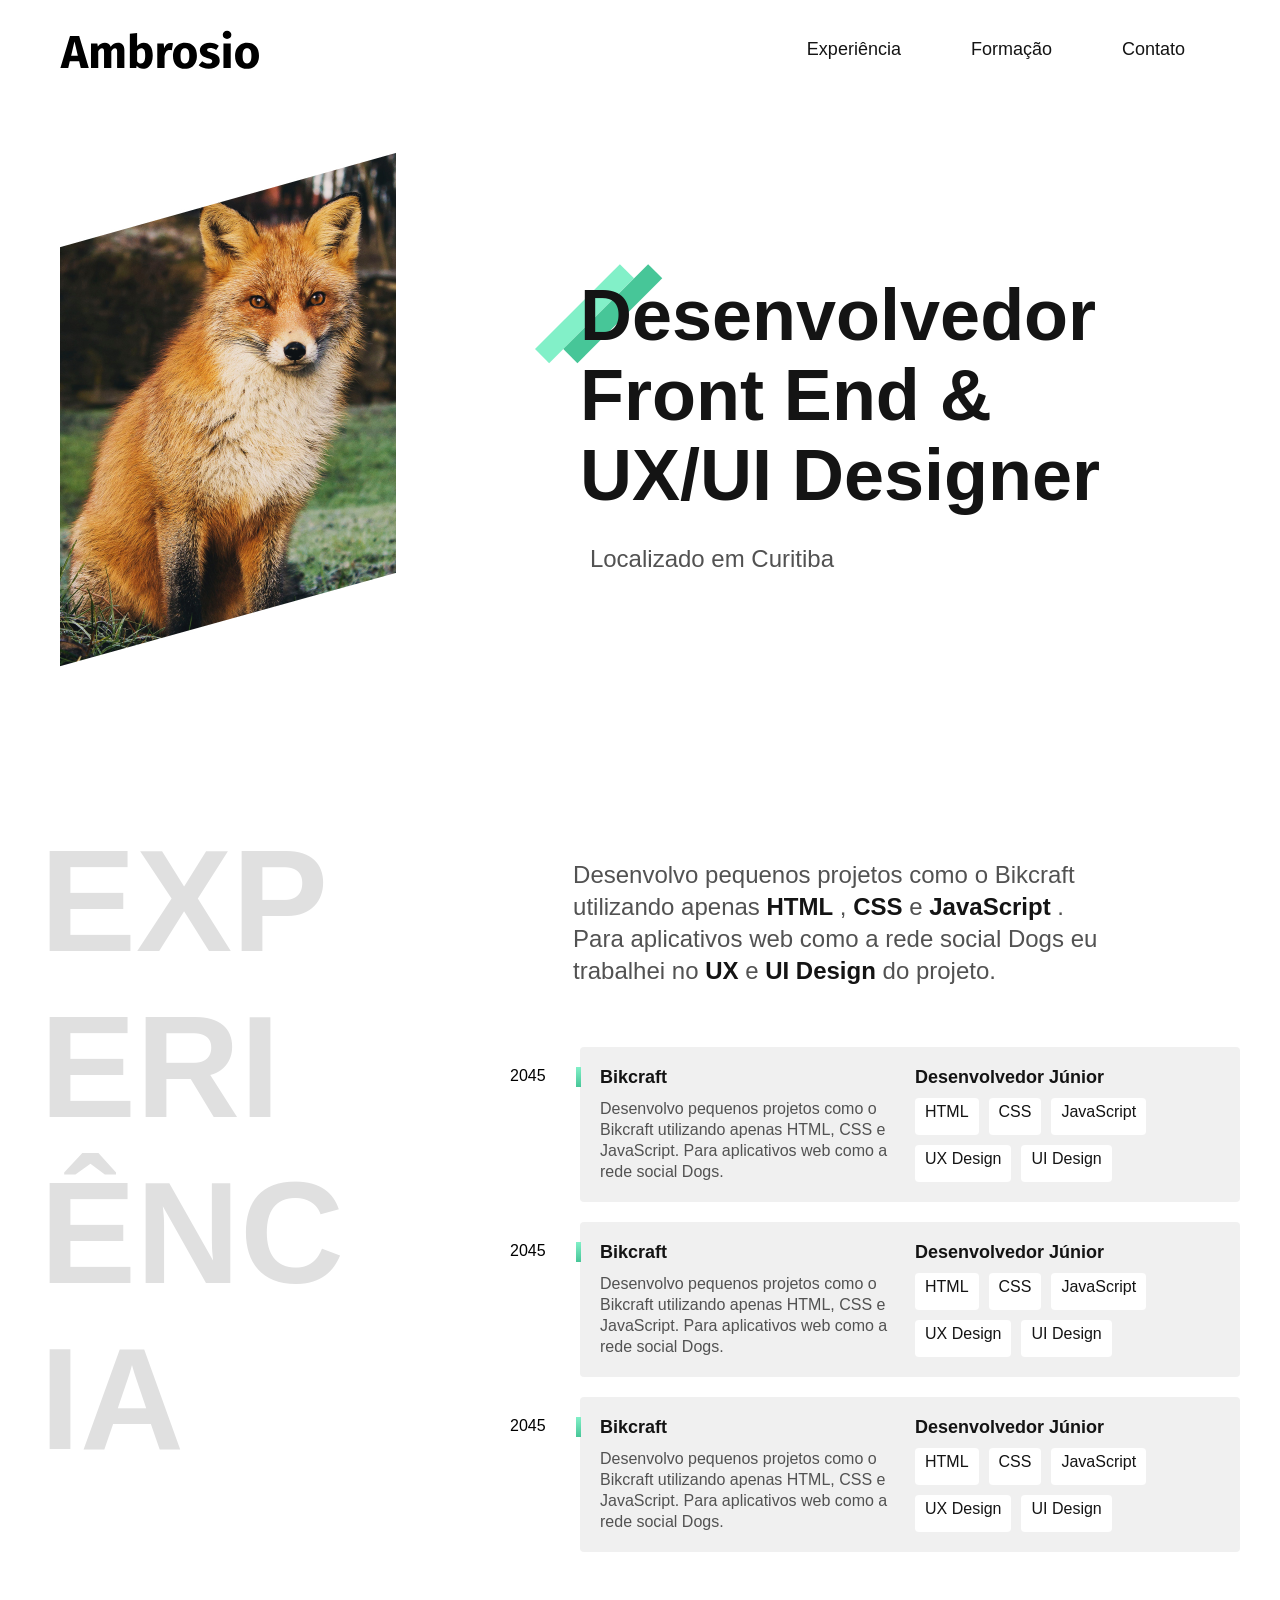
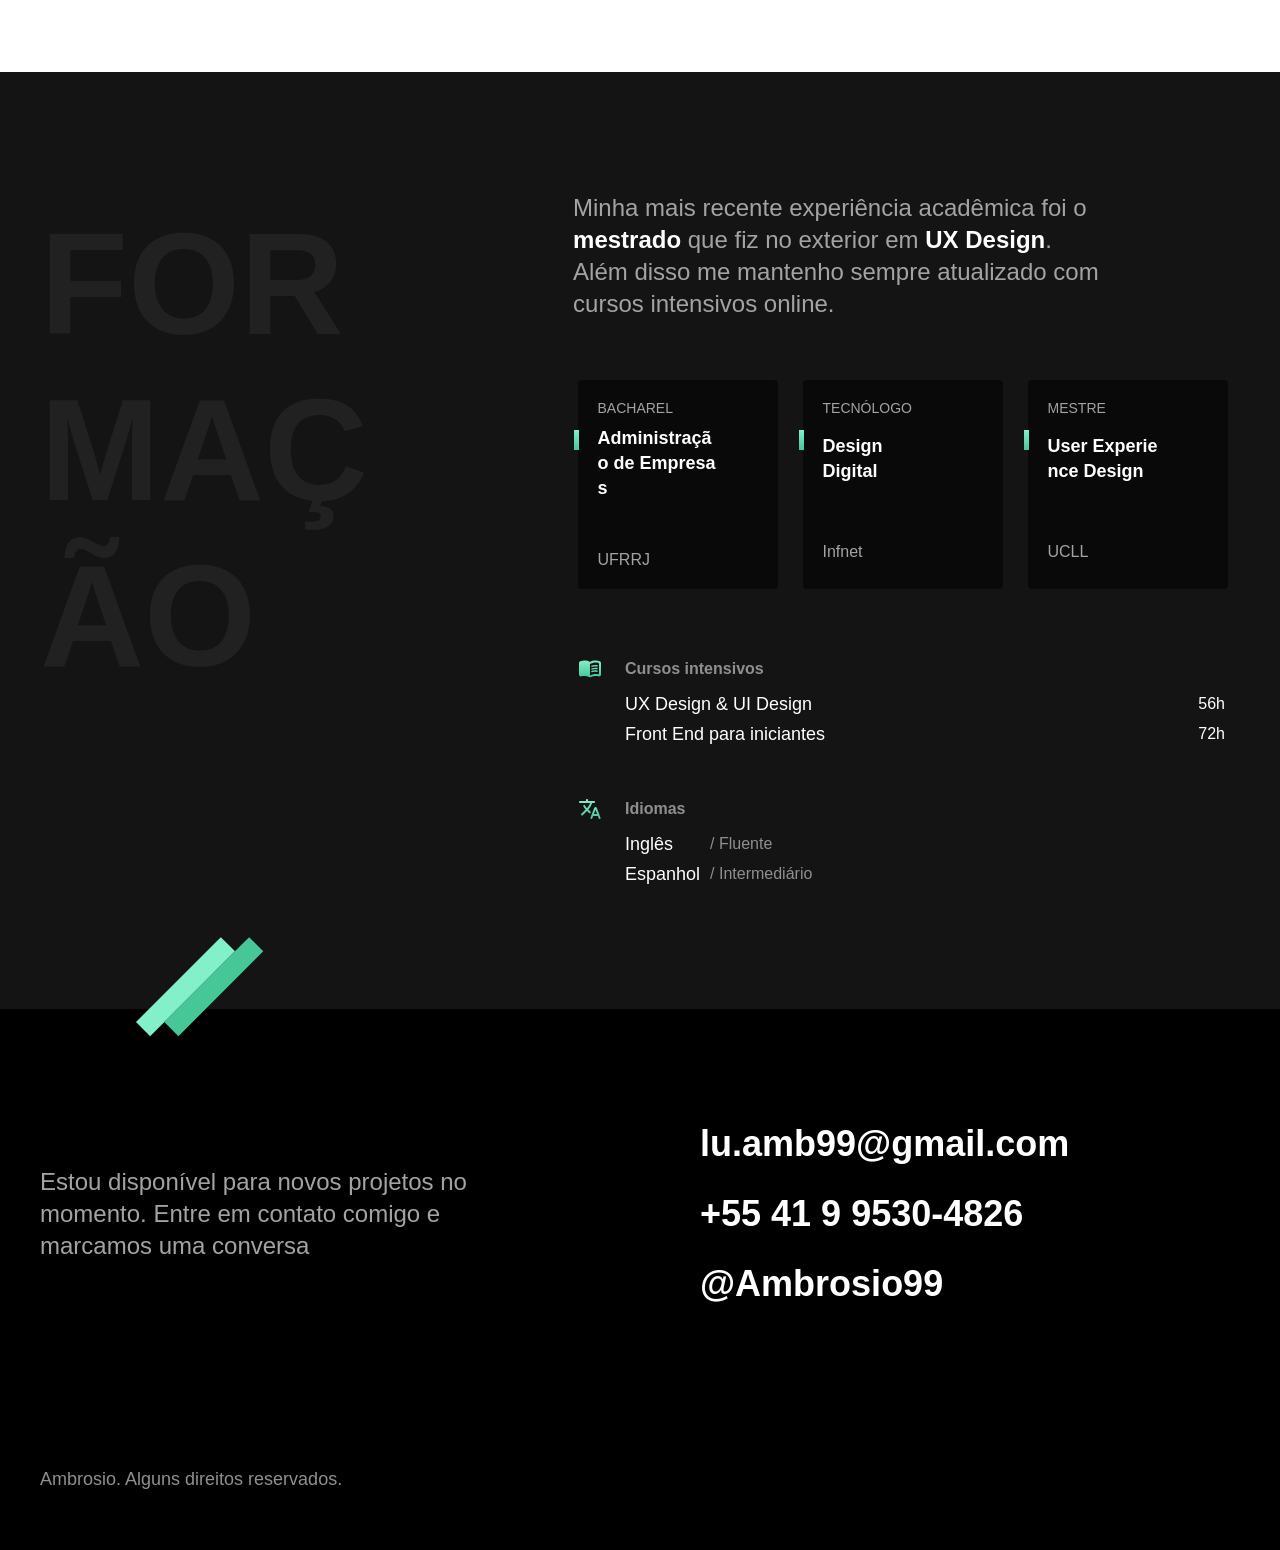
==== index.html @ 2f166fef "mudança de pasta" ====
<!DOCTYPE html>
<html lang="en">

<head>
  <meta charset="UTF-8">
  <meta name="viewport" content="width=device-width, initial-scale=1.0">
  <link rel="stylesheet" href="/css/style.css">
  <title>Solo curriculo</title>
</head>

<body>
  <header class="header">
    <img src="/img/marca.svg" alt="Ambrosio" height="39" width="199">
    <nav class="nav">
      <ul class="menu">
        <li> <a href="#experiencia"> Experiência </a> </li>
        <li> <a href="#formacao"> Formação </a> </li>
        <li> <a href="#Contato"> Contato </a> </li>
      </ul>
    </nav>
  </header>

  <main class="introducao">
    <img src="/img/perfil.jpg" alt="foto perfil" width="336" height="550">
    <div class="intro-cont">
      <h1 class="intro-texto">Desenvolvedor <br> Front End & <br> UX/UI Designer </h1>
      <p class="intro-sub"> Localizado em Curitiba </p>
    </div>
  </main>

  <section class="experiencia" aria-label="Experiência" id="experiencia">
    <h2 class="subtitulo">EXPERIÊNCIA </h2>
    <div class="exp-cont">
      <p class="exp-texto">Desenvolvo pequenos projetos como o Bikcraft utilizando apenas <b>HTML</b> , <b>CSS</b> e <b>JavaScript</b> . Para aplicativos web como a rede social Dogs eu trabalhei no <b>UX</b> e <b>UI Design</b> do projeto. </p>
      <div class="exp-empresa">
        <span class="ano">2045</span>
        <h3 class="empresa"> Bikcraft </h3>
        <h3 class="funcao"> Desenvolvedor Júnior </h3>
        <p class="desc-empresa">Desenvolvo pequenos projetos como o Bikcraft utilizando apenas HTML, CSS e JavaScript. Para aplicativos web como a rede social Dogs.</p>
        <ul class="lista-exp">
          <li>HTML</li>
          <li>CSS</li>
          <li>JavaScript</li>
          <li>UX Design</li>
          <li>UI Design</li>
        </ul>
      </div>
      <div class="exp-empresa">
        <span class="ano">2045</span>
        <h3 class="empresa"> Bikcraft </h3>
        <h3 class="funcao"> Desenvolvedor Júnior </h3>
        <p class="desc-empresa">Desenvolvo pequenos projetos como o Bikcraft utilizando apenas HTML, CSS e JavaScript. Para aplicativos web como a rede social Dogs.</p>
        <ul class="lista-exp">
          <li>HTML</li>
          <li>CSS</li>
          <li>JavaScript</li>
          <li>UX Design</li>
          <li>UI Design</li>
        </ul>
      </div>
      <div class="exp-empresa">
        <span class="ano">2045</span>
        <h3 class="empresa"> Bikcraft </h3>
        <h3 class="funcao"> Desenvolvedor Júnior </h3>
        <p class="desc-empresa">Desenvolvo pequenos projetos como o Bikcraft utilizando apenas HTML, CSS e JavaScript. Para aplicativos web como a rede social Dogs.</p>
        <ul class="lista-exp">
          <li>HTML</li>
          <li>CSS</li>
          <li>JavaScript</li>
          <li>UX Design</li>
          <li>UI Design</li>
        </ul>
      </div>
    </div>
  </section>

  <section class="formacao" aria-label="Formação" id="formacao">
    <div class="form-container">
      <h2 class="subtitulo">FORMAÇÃO </h2>
      <div class="contain-cursos">
        <p class="form-texto"> Minha mais recente experiência acadêmica foi o <b>mestrado</b> que fiz no exterior em <b>UX Design</b>. Além disso me mantenho sempre atualizado com cursos intensivos online. </p>
        <ul class="lista-cursos">
          <li class="curso">
            <span>BACHAREL</span>
            <h2>Administração de Empresas</h2>
            <span class="univ"> UFRRJ </span>
          </li>
          <li class="curso">
            <span>TECNÓLOGO</span>
            <h2>Design<br>Digital</h2>
            <span class="univ"> Infnet </span>
          </li>
          <li class="curso">
            <span>MESTRE</span>
            <h2>User Experience Design</h2>
            <span class="univ"> UCLL </span>
          </li>
        </ul>
        <div class="cursos-div">
          <h2 class="tit-div">Cursos intensivos</h2>
          <p> UX Design & UI Design </p> <span>56h</span>
          <p> Front End para iniciantes </p> <span>72h</span>
        </div>
        <div class="idiomas-div">
          <h2 class="tit-div">Idiomas</h2>
          <p class="ing"> Inglês </p> <span>/ Fluente</span>
          <p> Espanhol </p> <span>/ Intermediário</span>
        </div>
      </div>
    </div>
  </section>
  <footer class="footer" id="Contato">
    <div class="cont-footer">
      <p class="texto-footer"> Estou disponível para novos projetos no momento. Entre em contato comigo e marcamos uma conversa </p>
      <ul class="lista-footer">
        <li>lu.amb99@gmail.com</li>
        <li>+55 41 9 9530-4826</li>
        <li>@Ambrosio99</li>
      </ul>
      <p class="fim">Ambrosio. Alguns direitos reservados.</p>
    </div>

  </footer>
</body>

</html>
---- css/style.css ----
@import "/css/global.css";
@import "/css/header-intro.css";
@import "/css/experiencia.css";
@import "/css/formacao.css";
@import "/css/footer.css";
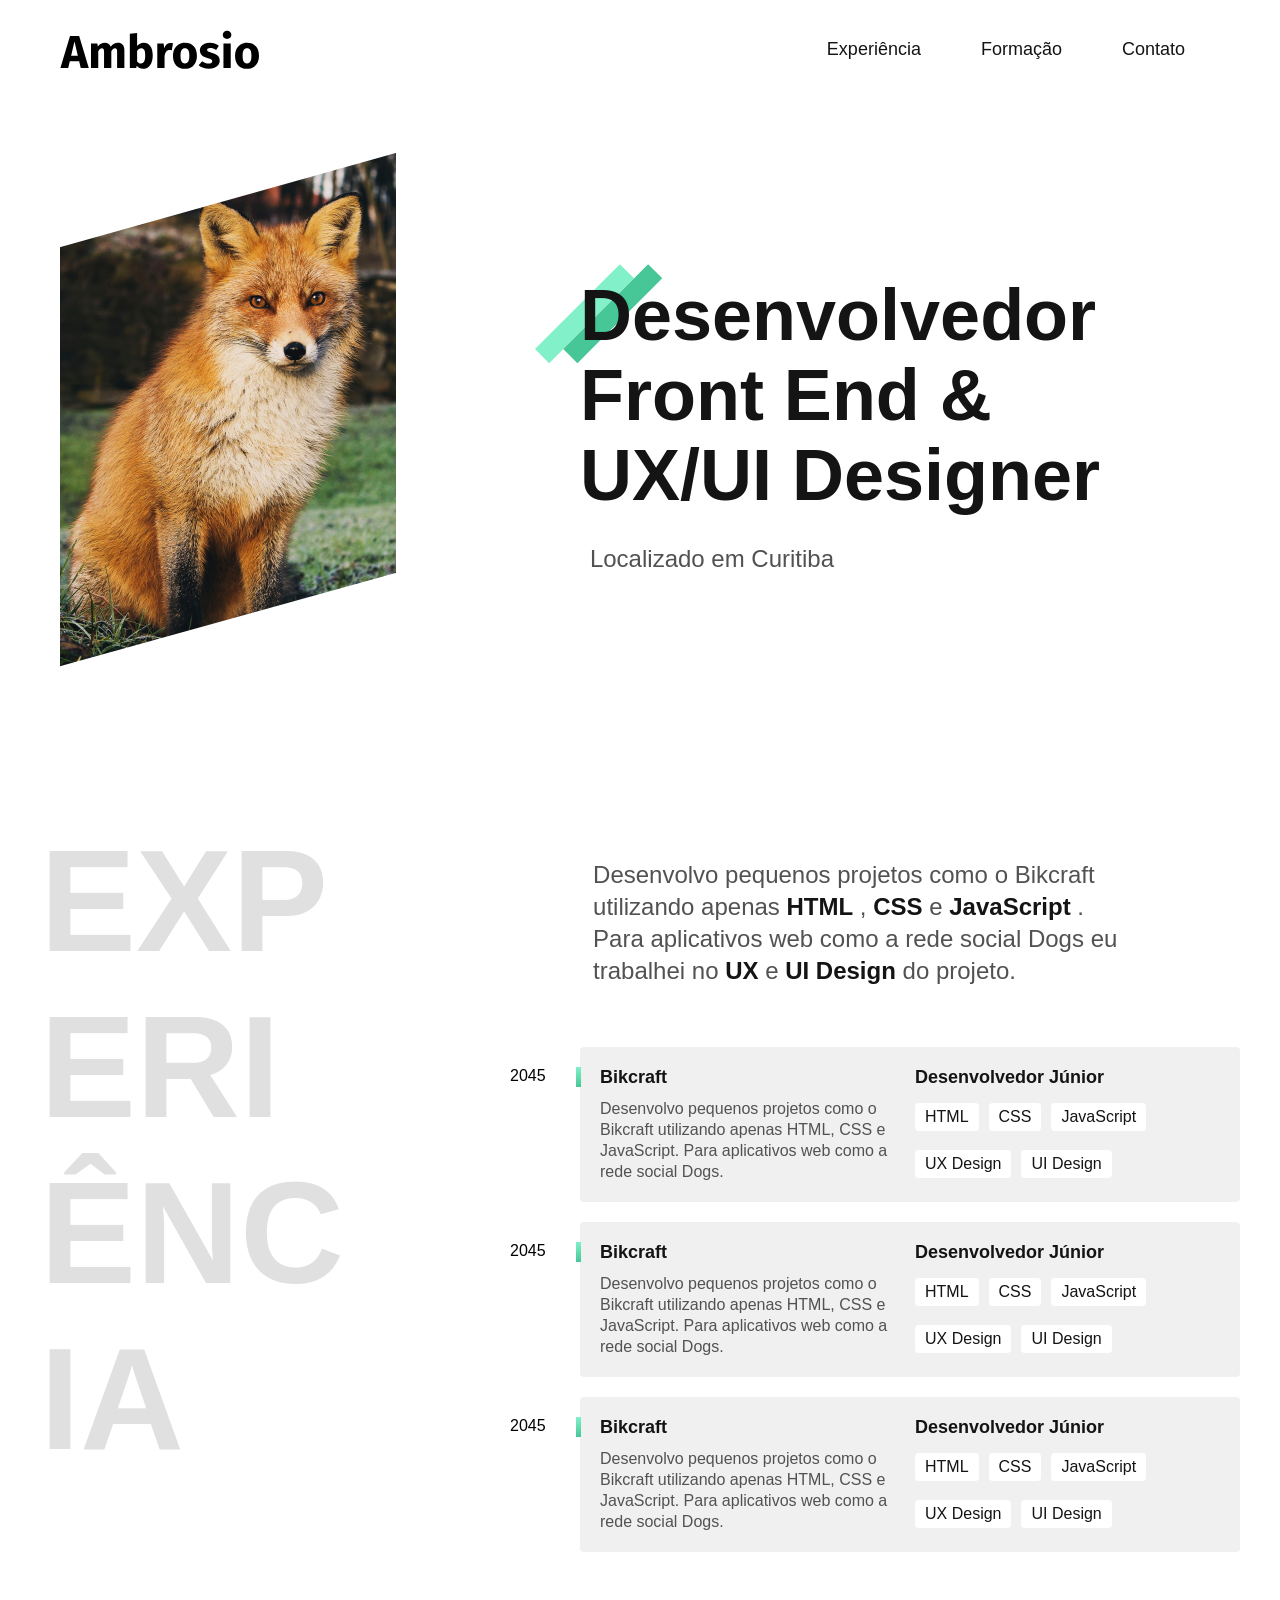
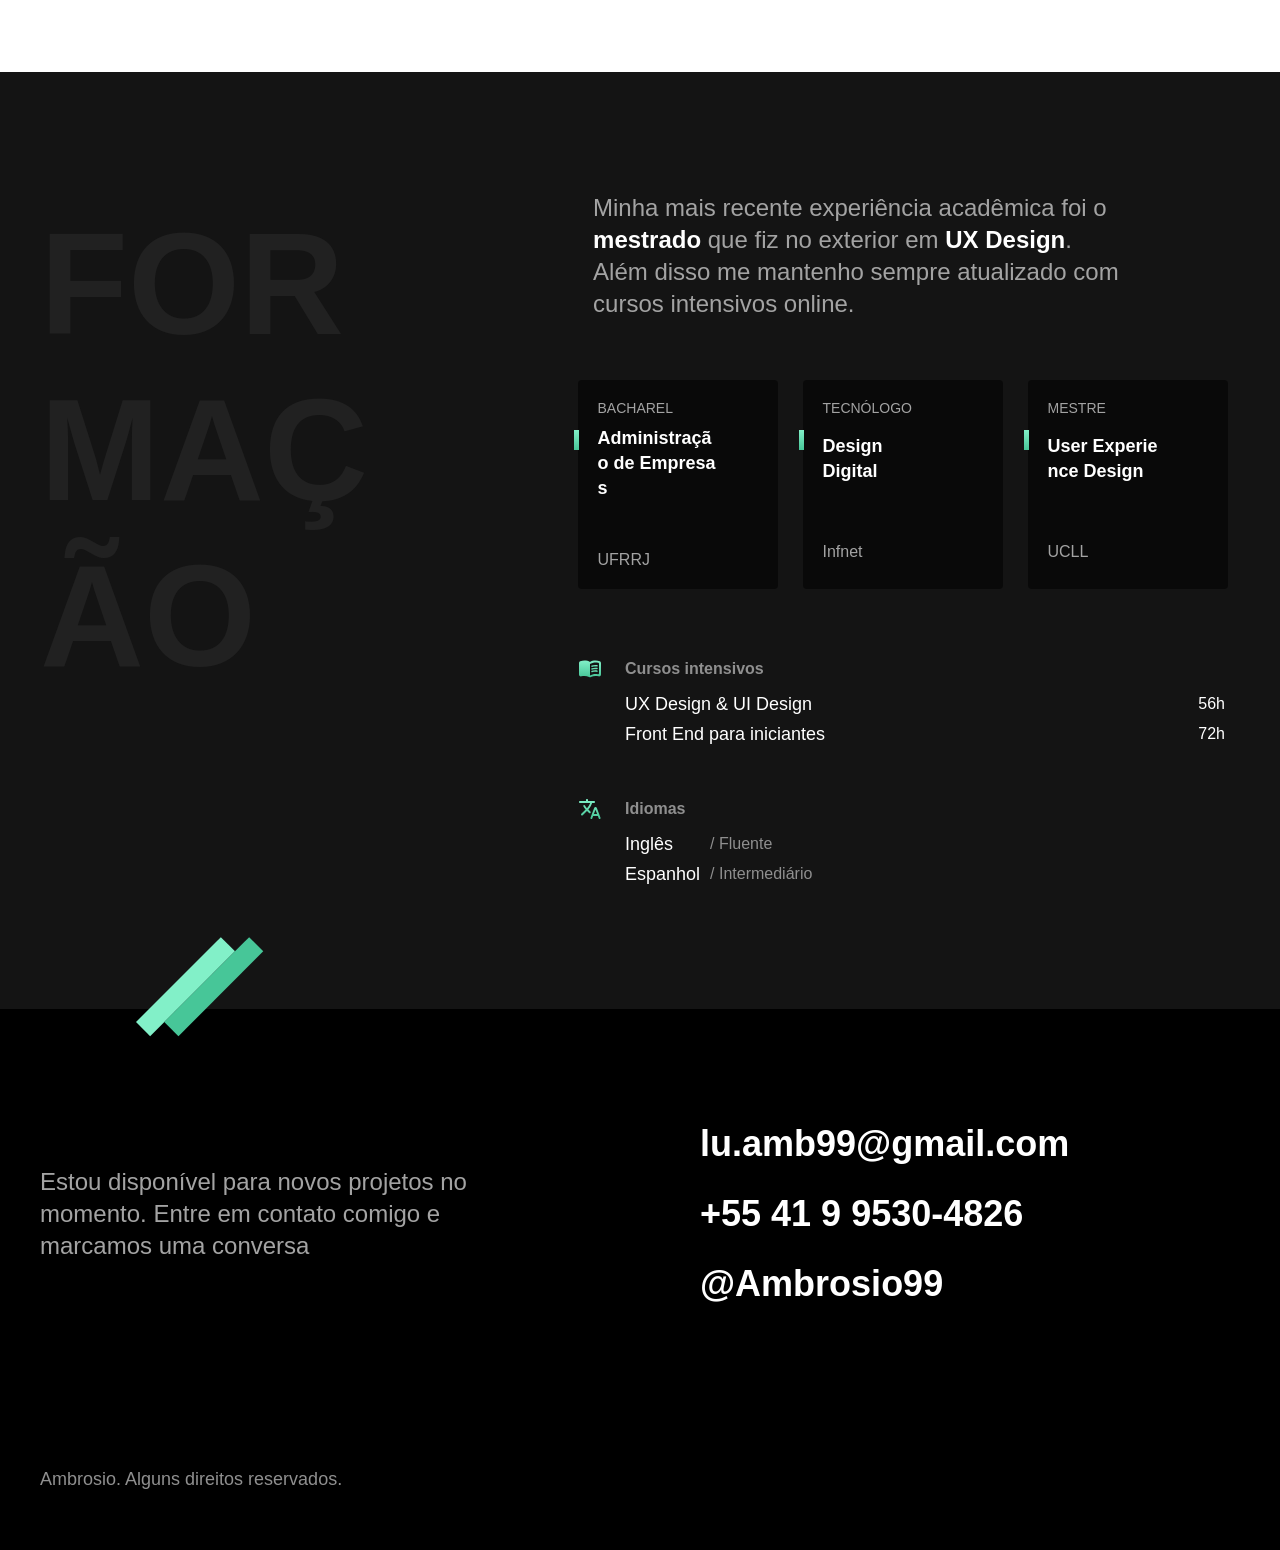
==== commit 5ab6f2bd: "Primeiro repositório e portfólio" ====
--- a/index.html
+++ b/index.html
@@ -4,15 +4,15 @@
 <head>
   <meta charset="UTF-8">
   <meta name="viewport" content="width=device-width, initial-scale=1.0">
-  <link rel="stylesheet" href="/css/style.css">
+  <link rel="stylesheet" href="./style.css">
   <title>Solo curriculo</title>
 </head>
 
 <body>
-  <header class="header">
-    <img src="/img/marca.svg" alt="Ambrosio" height="39" width="199">
+  <header class=" header">
+    <img src="./img/marca.svg" alt="Ambrosio" height="39" width="199">
     <nav class="nav">
-      <ul class="menu">
+      <ul class="menu js-menu">
         <li> <a href="#experiencia"> Experiência </a> </li>
         <li> <a href="#formacao"> Formação </a> </li>
         <li> <a href="#Contato"> Contato </a> </li>
@@ -21,7 +21,7 @@
   </header>
 
   <main class="introducao">
-    <img src="/img/perfil.jpg" alt="foto perfil" width="336" height="550">
+    <img src="./img/perfil.jpg" alt="foto perfil" width="336" height="550">
     <div class="intro-cont">
       <h1 class="intro-texto">Desenvolvedor <br> Front End & <br> UX/UI Designer </h1>
       <p class="intro-sub"> Localizado em Curitiba </p>
@@ -121,6 +121,7 @@
     </div>
 
   </footer>
+  <script src="./script.js"></script>
 </body>
 
 </html>
--- a/style.css
+++ b/style.css
@@ -0,0 +1,5 @@
+@import "./css/global.css";
+@import "./css/header-intro.css";
+@import "./css/experiencia.css";
+@import "./css/formacao.css";
+@import "./css/footer.css";
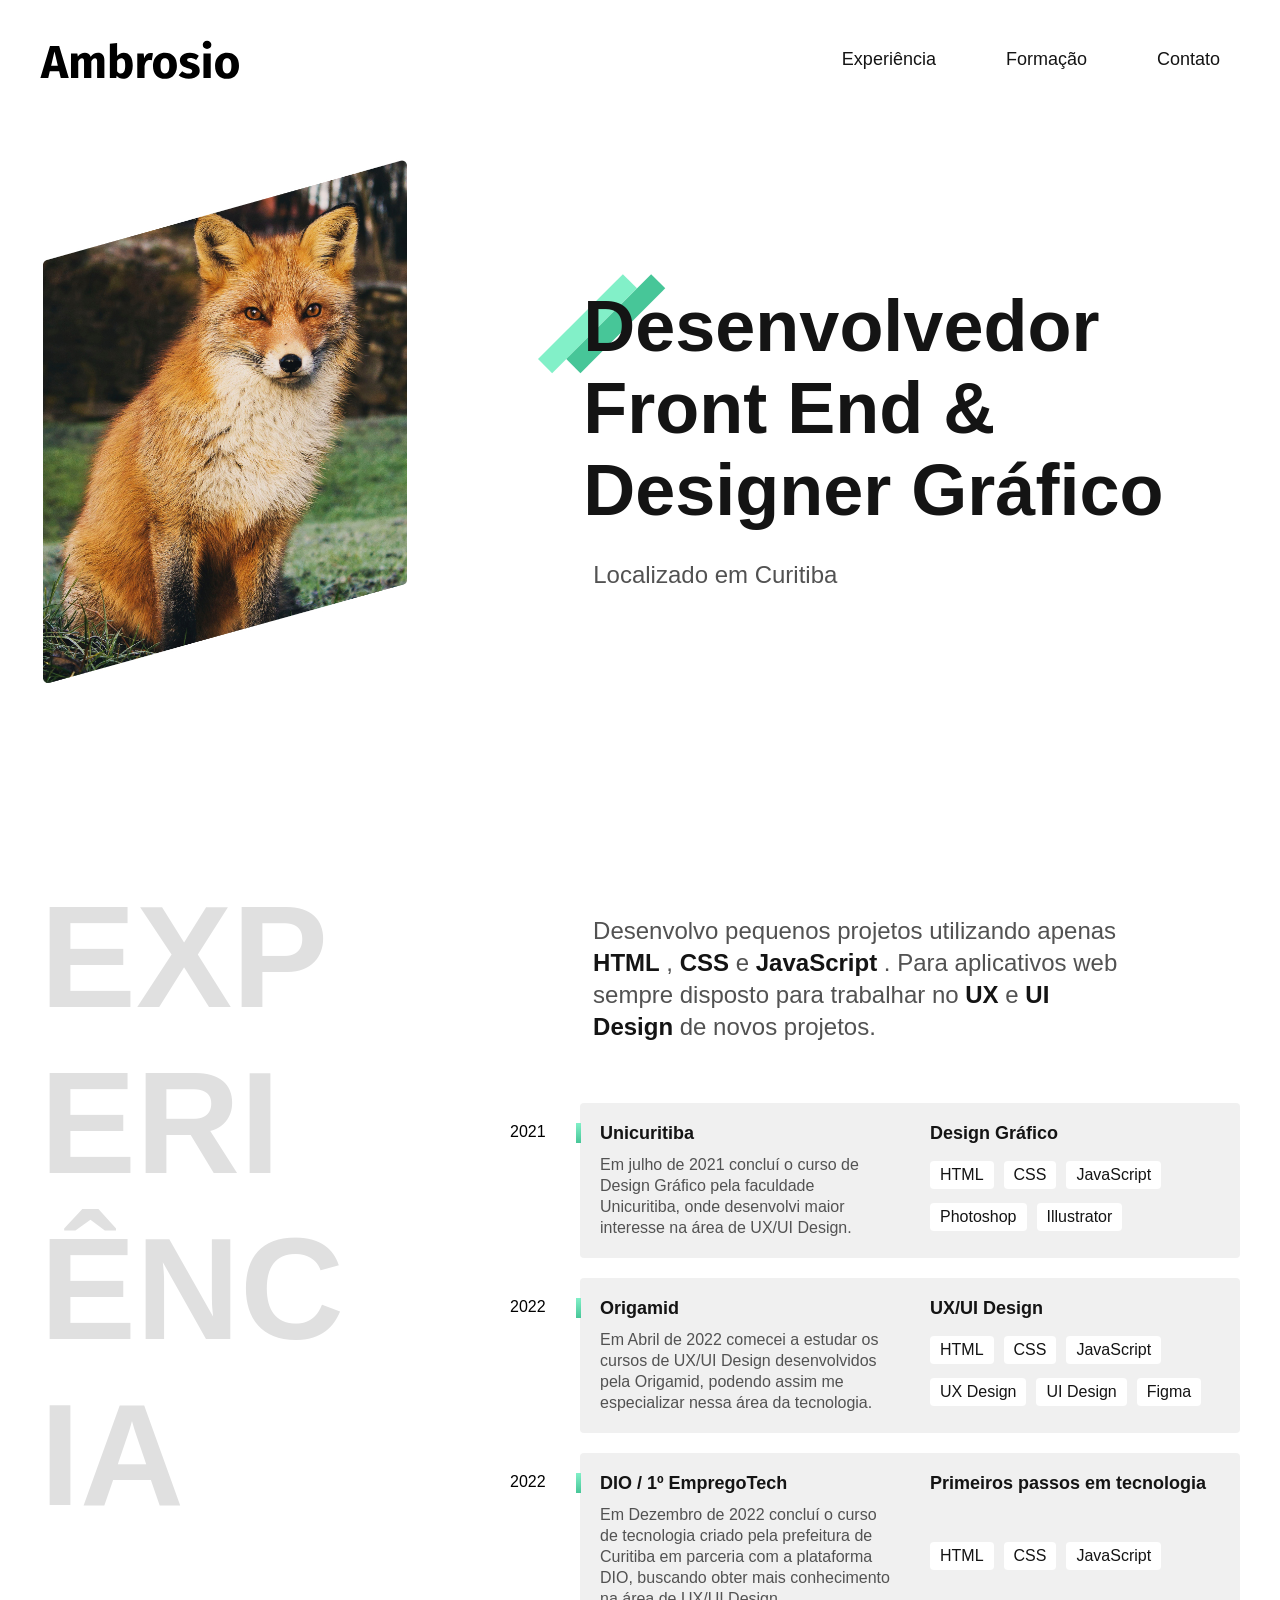
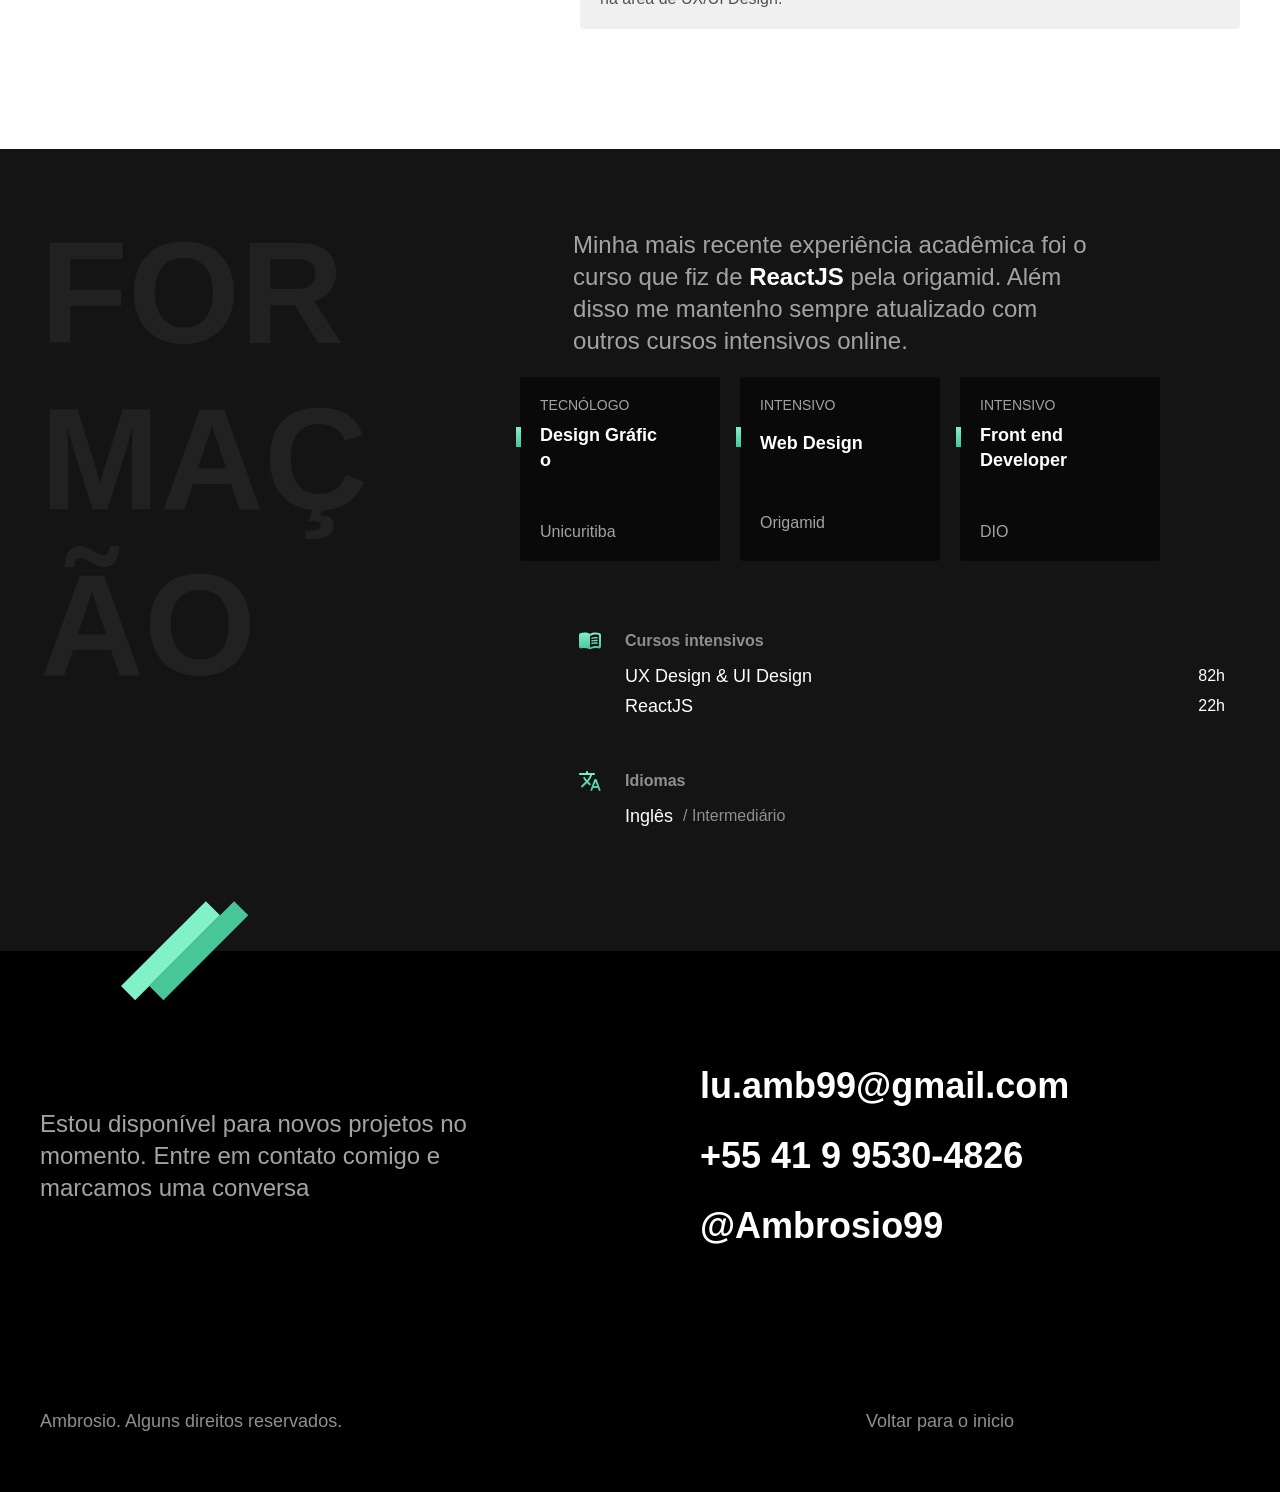
==== commit 0c8b069c: "Desenvolvendo design responsivo" ====
--- a/index.html
+++ b/index.html
@@ -5,11 +5,11 @@
   <meta charset="UTF-8">
   <meta name="viewport" content="width=device-width, initial-scale=1.0">
   <link rel="stylesheet" href="./style.css">
-  <title>Solo curriculo</title>
+  <title>Curriculo - Lucas Ambrosio</title>
 </head>
 
 <body>
-  <header class=" header">
+  <header id="header" class="header">
     <img src="./img/marca.svg" alt="Ambrosio" height="39" width="199">
     <nav class="nav">
       <ul class="menu js-menu">
@@ -21,9 +21,9 @@
   </header>
 
   <main class="introducao">
-    <img src="./img/perfil.jpg" alt="foto perfil" width="336" height="550">
+    <img src="./img/perfil.jpg" alt="foto perfil">
     <div class="intro-cont">
-      <h1 class="intro-texto">Desenvolvedor <br> Front End & <br> UX/UI Designer </h1>
+      <h1 class="intro-texto">Desenvolvedor <br> Front End & <br> Designer Gráfico</h1>
       <p class="intro-sub"> Localizado em Curitiba </p>
     </div>
   </main>
@@ -31,44 +31,43 @@
   <section class="experiencia" aria-label="Experiência" id="experiencia">
     <h2 class="subtitulo">EXPERIÊNCIA </h2>
     <div class="exp-cont">
-      <p class="exp-texto">Desenvolvo pequenos projetos como o Bikcraft utilizando apenas <b>HTML</b> , <b>CSS</b> e <b>JavaScript</b> . Para aplicativos web como a rede social Dogs eu trabalhei no <b>UX</b> e <b>UI Design</b> do projeto. </p>
+      <p class="exp-texto">Desenvolvo pequenos projetos utilizando apenas <b>HTML</b> , <b>CSS</b> e <b>JavaScript</b> . Para aplicativos web sempre disposto para trabalhar no <b>UX</b> e <b>UI Design</b> de novos projetos. </p>
       <div class="exp-empresa">
-        <span class="ano">2045</span>
-        <h3 class="empresa"> Bikcraft </h3>
-        <h3 class="funcao"> Desenvolvedor Júnior </h3>
-        <p class="desc-empresa">Desenvolvo pequenos projetos como o Bikcraft utilizando apenas HTML, CSS e JavaScript. Para aplicativos web como a rede social Dogs.</p>
+        <span class="ano">2021</span>
+        <h3 class="empresa"> Unicuritiba </h3>
+        <h3 class="funcao"> Design Gráfico </h3>
+        <p class="desc-empresa">Em julho de 2021 concluí o curso de Design Gráfico pela faculdade Unicuritiba, onde desenvolvi maior interesse na área de UX/UI Design.</p>
+        <ul class="lista-exp">
+          <li>HTML</li>
+          <li>CSS</li>
+          <li>JavaScript</li>
+          <li>Photoshop</li>
+          <li>Illustrator</li>
+        </ul>
+      </div>
+      <div class="exp-empresa">
+        <span class="ano">2022</span>
+        <h3 class="empresa"> Origamid </h3>
+        <h3 class="funcao"> UX/UI Design </h3>
+        <p class="desc-empresa">Em Abril de 2022 comecei a estudar os cursos de UX/UI Design desenvolvidos pela Origamid, podendo assim me especializar nessa área da tecnologia. </p>
         <ul class="lista-exp">
           <li>HTML</li>
           <li>CSS</li>
           <li>JavaScript</li>
           <li>UX Design</li>
           <li>UI Design</li>
+          <li>Figma</li>
         </ul>
       </div>
       <div class="exp-empresa">
-        <span class="ano">2045</span>
-        <h3 class="empresa"> Bikcraft </h3>
-        <h3 class="funcao"> Desenvolvedor Júnior </h3>
-        <p class="desc-empresa">Desenvolvo pequenos projetos como o Bikcraft utilizando apenas HTML, CSS e JavaScript. Para aplicativos web como a rede social Dogs.</p>
+        <span class="ano">2022</span>
+        <h3 class="empresa"> DIO / 1º EmpregoTech </h3>
+        <h3 class="funcao"> Primeiros passos em tecnologia </h3>
+        <p class="desc-empresa">Em Dezembro de 2022 concluí o curso de tecnologia criado pela prefeitura de Curitiba em parceria com a plataforma DIO, buscando obter mais conhecimento na área de UX/UI Design. </p>
         <ul class="lista-exp">
           <li>HTML</li>
           <li>CSS</li>
           <li>JavaScript</li>
-          <li>UX Design</li>
-          <li>UI Design</li>
-        </ul>
-      </div>
-      <div class="exp-empresa">
-        <span class="ano">2045</span>
-        <h3 class="empresa"> Bikcraft </h3>
-        <h3 class="funcao"> Desenvolvedor Júnior </h3>
-        <p class="desc-empresa">Desenvolvo pequenos projetos como o Bikcraft utilizando apenas HTML, CSS e JavaScript. Para aplicativos web como a rede social Dogs.</p>
-        <ul class="lista-exp">
-          <li>HTML</li>
-          <li>CSS</li>
-          <li>JavaScript</li>
-          <li>UX Design</li>
-          <li>UI Design</li>
         </ul>
       </div>
     </div>
@@ -78,33 +77,32 @@
     <div class="form-container">
       <h2 class="subtitulo">FORMAÇÃO </h2>
       <div class="contain-cursos">
-        <p class="form-texto"> Minha mais recente experiência acadêmica foi o <b>mestrado</b> que fiz no exterior em <b>UX Design</b>. Além disso me mantenho sempre atualizado com cursos intensivos online. </p>
+        <p class="form-texto"> Minha mais recente experiência acadêmica foi o curso que fiz de <b>ReactJS</b> pela origamid. Além disso me mantenho sempre atualizado com outros cursos intensivos online. </p>
         <ul class="lista-cursos">
           <li class="curso">
-            <span>BACHAREL</span>
-            <h2>Administração de Empresas</h2>
-            <span class="univ"> UFRRJ </span>
+            <span>TECNÓLOGO</span>
+            <h2>Design Gráfico</h2>
+            <span class="univ"> Unicuritiba </span>
           </li>
           <li class="curso">
-            <span>TECNÓLOGO</span>
-            <h2>Design<br>Digital</h2>
-            <span class="univ"> Infnet </span>
+            <span>INTENSIVO</span>
+            <h2>Web Design</h2>
+            <span class="univ"> Origamid </span>
           </li>
           <li class="curso">
-            <span>MESTRE</span>
-            <h2>User Experience Design</h2>
-            <span class="univ"> UCLL </span>
+            <span>INTENSIVO</span>
+            <h2>Front end <br> Developer</h2>
+            <span class="univ"> DIO </span>
           </li>
         </ul>
         <div class="cursos-div">
           <h2 class="tit-div">Cursos intensivos</h2>
-          <p> UX Design & UI Design </p> <span>56h</span>
-          <p> Front End para iniciantes </p> <span>72h</span>
+          <p> UX Design & UI Design </p> <span>82h</span>
+          <p> ReactJS </p> <span>22h</span>
         </div>
         <div class="idiomas-div">
           <h2 class="tit-div">Idiomas</h2>
-          <p class="ing"> Inglês </p> <span>/ Fluente</span>
-          <p> Espanhol </p> <span>/ Intermediário</span>
+          <p class="ing"> Inglês </p> <span>/ Intermediário</span>
         </div>
       </div>
     </div>
@@ -118,6 +116,7 @@
         <li>@Ambrosio99</li>
       </ul>
       <p class="fim">Ambrosio. Alguns direitos reservados.</p>
+      <a href="#header" class="toinit">Voltar para o inicio</a>
     </div>
 
   </footer>
